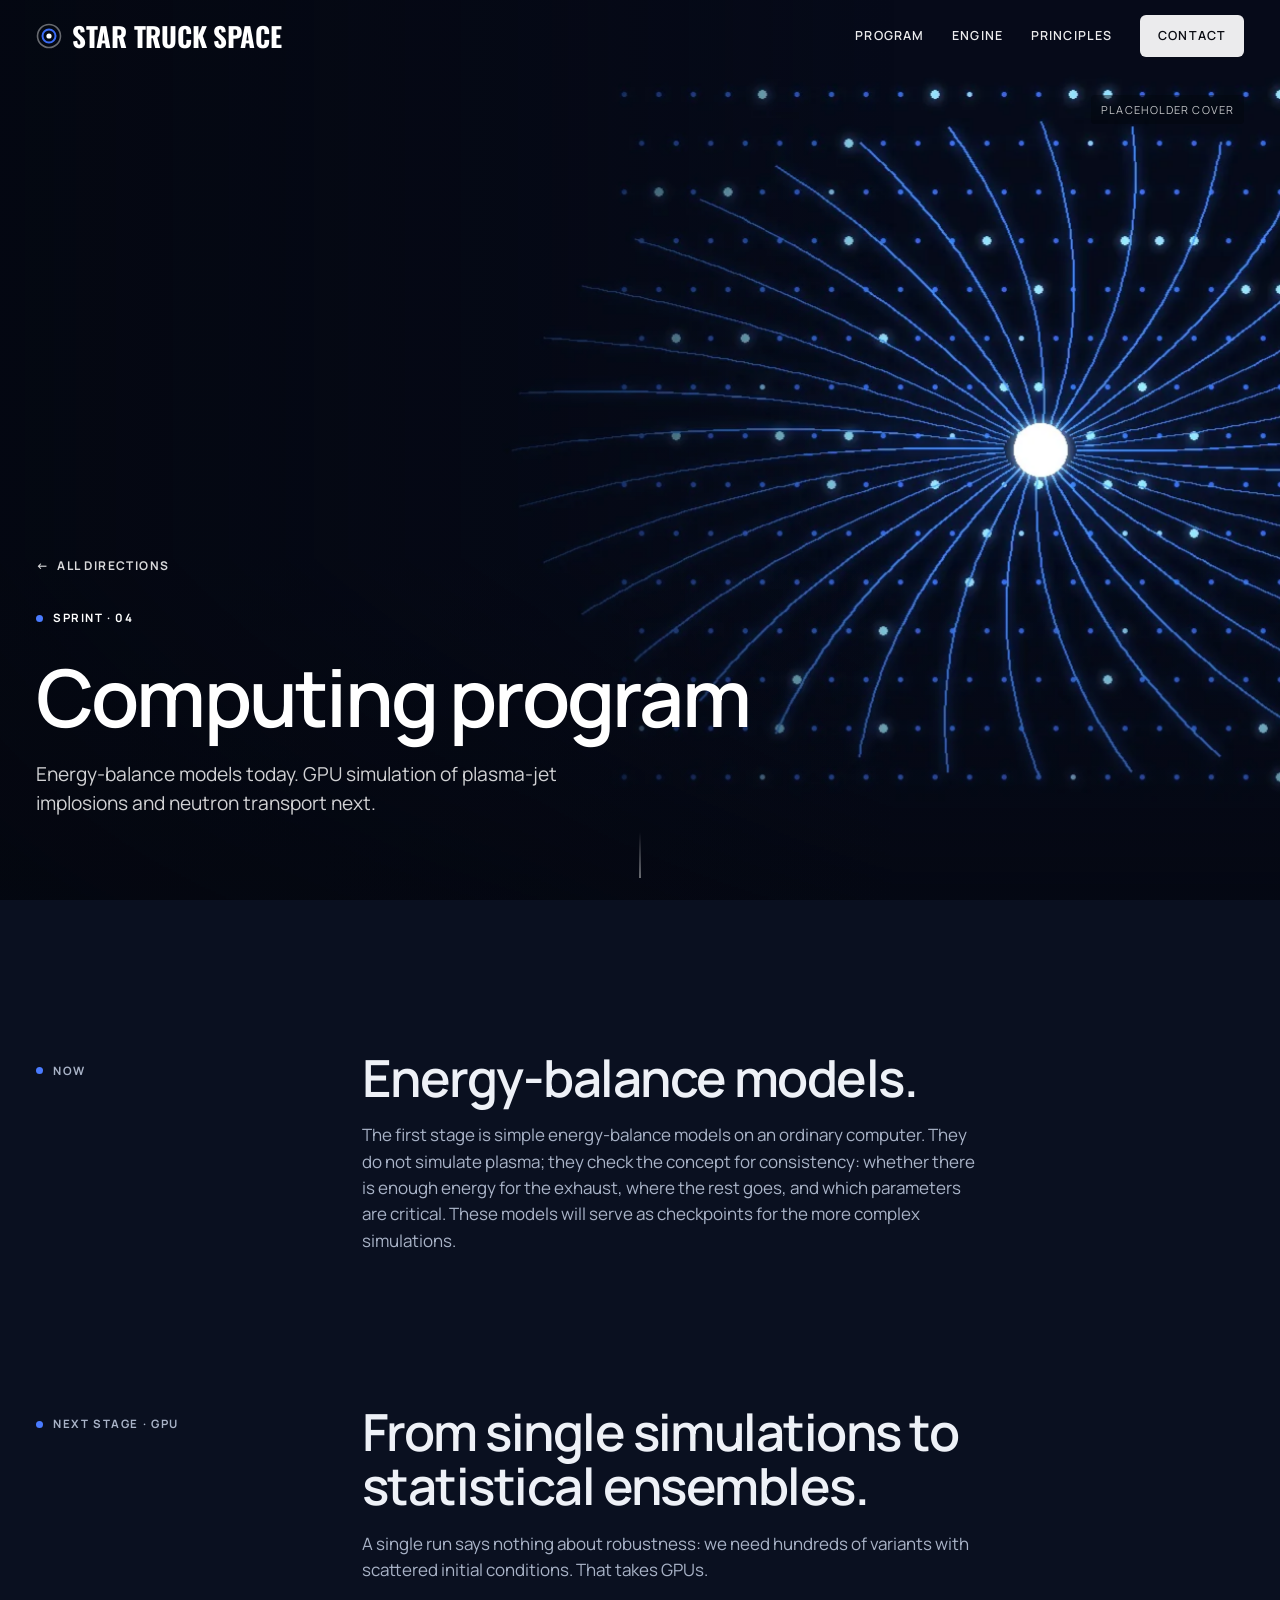
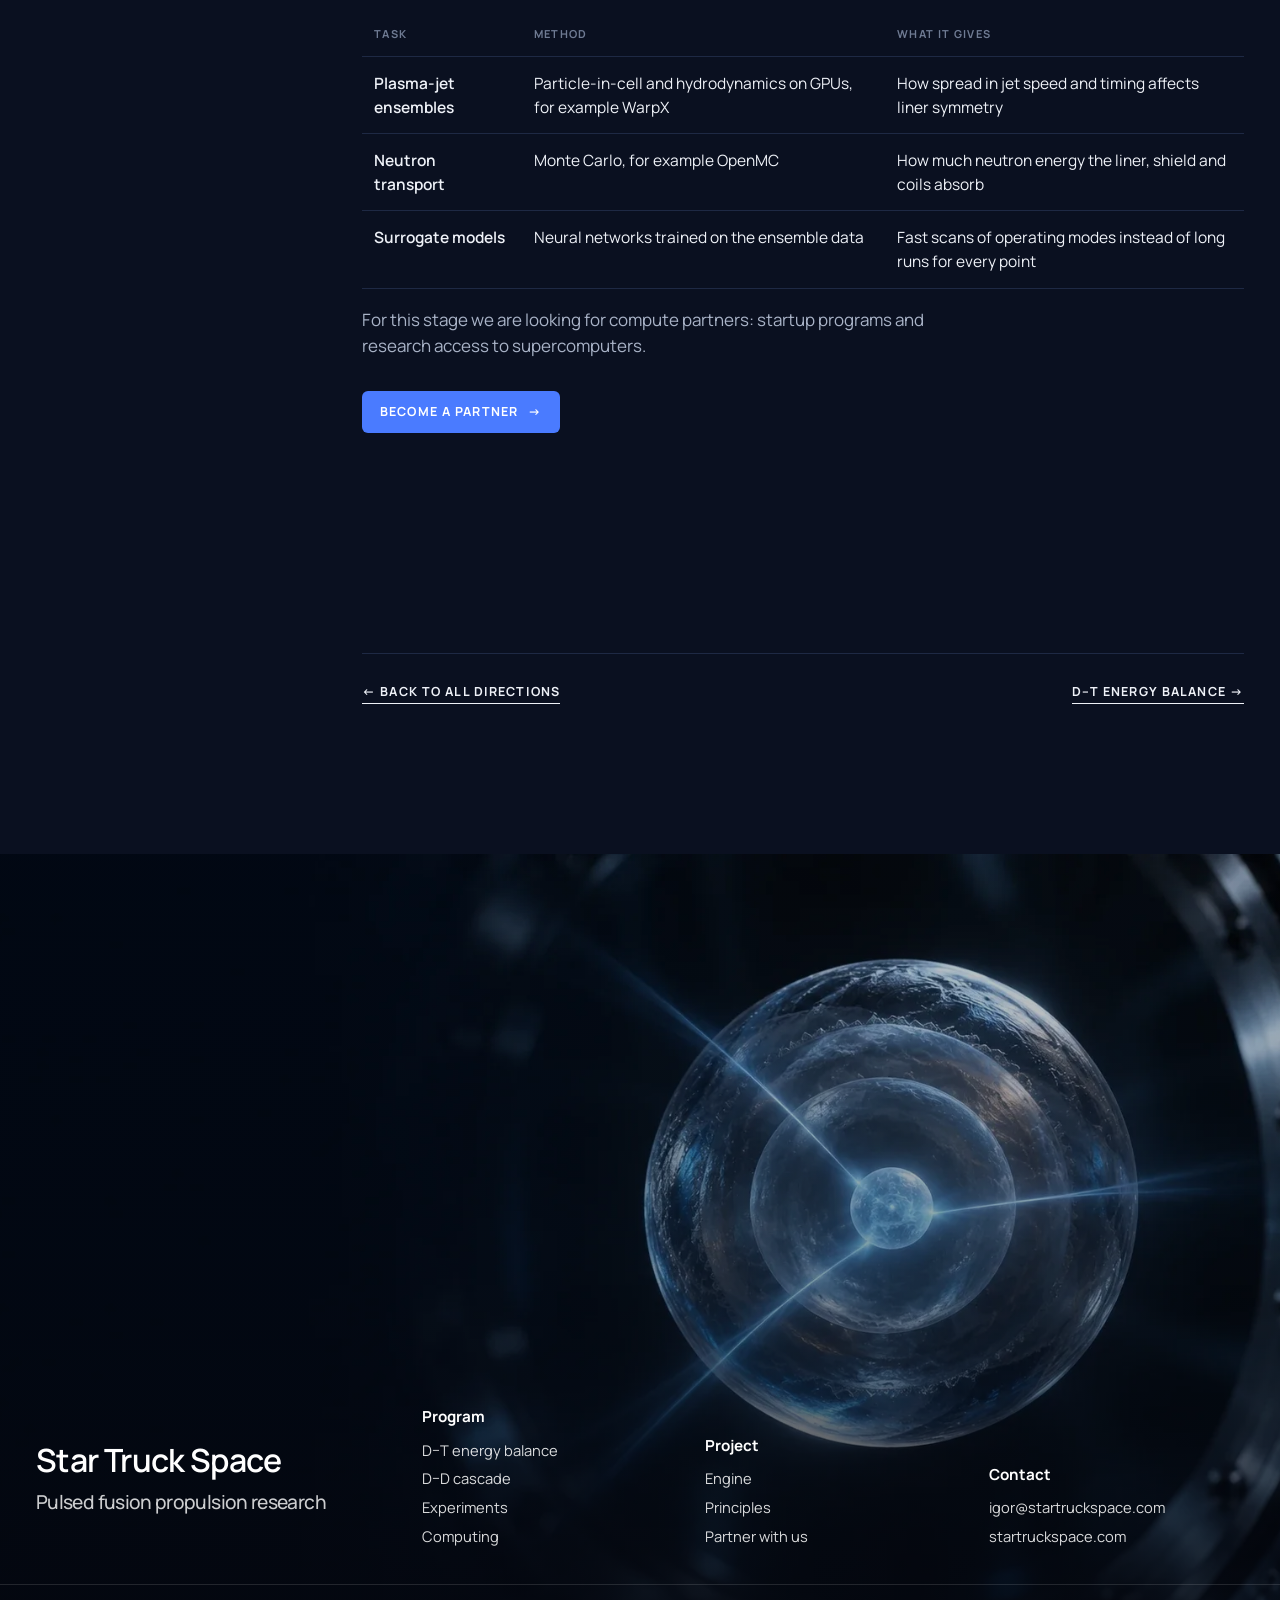
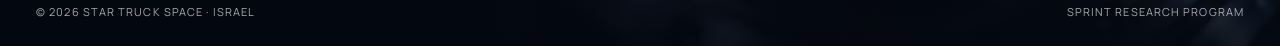
==== computing.html @ 661deca9 "Add files via upload" ====
<!doctype html>
<html lang="en">
<head>
<meta charset="utf-8">
<meta name="viewport" content="width=device-width, initial-scale=1">
<title>Computing program — SPRINT</title>
<meta name="description" content="Energy-balance models now, and GPU simulations of plasma-jet ensembles and neutron transport next.">
<link rel="icon" href="data:image/svg+xml,%3Csvg xmlns='http://www.w3.org/2000/svg' viewBox='0 0 26 26'%3E%3Crect width='26' height='26' rx='6' fill='%2304070F'/%3E%3Ccircle cx='13' cy='13' r='6.5' fill='none' stroke='%233B6CF6' stroke-width='2'/%3E%3Ccircle cx='13' cy='13' r='2.6' fill='white'/%3E%3C/svg%3E">
<link rel="preconnect" href="https://fonts.googleapis.com"><link rel="preconnect" href="https://fonts.gstatic.com" crossorigin><link href="https://fonts.googleapis.com/css2?family=Manrope:wght@400;500;600;700&family=Oswald:wght@600;700&display=swap" rel="stylesheet">
<link rel="stylesheet" href="assets/css/site.css">
</head>
<body>
<a class="skip" href="#main">Skip to content</a>
<header class="site-header">
  <a class="logo" href="index.html" aria-label="Star Truck Space home"><svg viewBox="0 0 26 26" aria-hidden="true"><circle cx="13" cy="13" r="11.5" fill="none" stroke="currentColor" stroke-opacity=".4" stroke-width="1.6"/><circle cx="13" cy="13" r="6.5" fill="none" stroke="#3B6CF6" stroke-width="2"/><circle cx="13" cy="13" r="2.6" fill="currentColor"/></svg>Star Truck space</a>
  <nav class="nav" aria-label="Main navigation">
    <a class="nav__link" href="index.html#program">Program</a>
    <a class="nav__link" href="index.html#engine">Engine</a>
    <a class="nav__link" href="index.html#principles">Principles</a>
    <a class="btn btn--white" href="index.html#contact">Contact</a>
  </nav>
</header>
<section class="cover" data-parallax style="--pos:50% 50%;--pos-m:72% 50%">
  <div class="cover__frame">
    <div class="cover__media"><img src="assets/img/computing.webp" alt="" fetchpriority="high"></div>
    <div class="cover__shade"></div>
  </div>
  <p class="cover__note">Placeholder cover</p>
  <div class="cover__body">
    <a class="back" href="index.html#program"><span aria-hidden="true">←</span> All directions</a>
    <p class="eyebrow">SPRINT · 04</p>
    <h1>Computing program</h1>
    <p class="sub">Energy-balance models today. GPU simulation of plasma-jet implosions and neutron transport next.</p>
  </div>
  <span class="scroll-cue" aria-hidden="true"></span>
</section>

<main id="main">
  <section class="section">
    <div class="grid">
      <p class="label">Now</p>
      <div class="prose">
        <h2 class="h2 reveal">Energy-balance models.</h2>
        <p>The first stage is simple energy-balance models on an ordinary computer. They do not simulate plasma; they check the concept for consistency: whether there is enough energy for the exhaust, where the rest goes, and which parameters are critical. These models will serve as checkpoints for the more complex simulations.</p>
      </div>
    </div>
  </section>
  <section class="section" style="padding-top:0">
    <div class="grid">
      <p class="label">Next stage · GPU</p>
      <div class="prose">
        <h2 class="h2 reveal">From single simulations to statistical ensembles.</h2>
        <p>A single run says nothing about robustness: we need hundreds of variants with scattered initial conditions. That takes GPUs.</p>
        <div class="table-wrap"><table class="table">
          <tr><th>Task</th><th>Method</th><th>What it gives</th></tr>
          <tr><td>Plasma-jet ensembles</td><td>Particle-in-cell and hydrodynamics on GPUs, for example WarpX</td><td>How spread in jet speed and timing affects liner symmetry</td></tr>
          <tr><td>Neutron transport</td><td>Monte Carlo, for example OpenMC</td><td>How much neutron energy the liner, shield and coils absorb</td></tr>
          <tr><td>Surrogate models</td><td>Neural networks trained on the ensemble data</td><td>Fast scans of operating modes instead of long runs for every point</td></tr>
        </table></div>
        <p>For this stage we are looking for compute partners: startup programs and research access to supercomputers.</p>
        <div class="actions"><a class="btn btn--dark" href="index.html#contact">Become a partner <span class="arr" aria-hidden="true">→</span></a></div>
      </div>
    </div>
  </section>

  <section class="section" style="padding-top:0"><div class="grid"><span></span><div><div class="next"><a class="link" href="index.html#program">← Back to all directions</a><a class="link" href="dt.html">D–T energy balance →</a></div></div></div></section>
</main>
<footer class="footer">
  <div class="footer__media" aria-hidden="true"><img src="assets/img/dd.webp" alt="" loading="lazy"></div>
  <div class="footer__inner">
    <p class="footer__claim">Star Truck Space<br><span style="font-size:.6em;font-weight:500;opacity:.8">Pulsed fusion propulsion research</span></p>
    <div><h4>Program</h4><ul><li><a href="dt.html">D–T energy balance</a></li><li><a href="dd.html">D–D cascade</a></li><li><a href="experiments.html">Experiments</a></li><li><a href="computing.html">Computing</a></li></ul></div>
    <div><h4>Project</h4><ul><li><a href="index.html#engine">Engine</a></li><li><a href="index.html#principles">Principles</a></li><li><a href="index.html#contact">Partner with us</a></li></ul></div>
    <div><h4>Contact</h4><ul><li><a href="mailto:igor@startruckspace.com">igor@startruckspace.com</a></li><li><a href="https://startruckspace.com">startruckspace.com</a></li></ul></div>
  </div>
  <div class="footer__base"><span>© 2026 Star Truck Space · Israel</span><span>SPRINT research program</span></div>
</footer>
<script src="assets/js/site.js"></script>
</body>
</html>
---- assets/css/site.css ----
/* Star Truck Space — SPRINT. Dark covers, light lists, blue accent. */
:root{
  --paper:#0A1020; --paper-2:#111A30; --ink:#EEF1F7; --ink-2:#A9B3C7; --muted:#6F7B93;
  --line:#1E2944; --blue:#4A7BFF; --lav-1:#0A1020; --lav-2:#14245A; --dark:#0B0D12;
  --night:#04070F; --white:#FFFFFF;
  --head-h:72px; --pad:clamp(18px,3.4vw,36px);
  --display:"Manrope","Helvetica Neue",Arial,sans-serif;
  --logo:"Oswald","Arial Narrow","Helvetica Neue",Arial,sans-serif;
}
*,*::before,*::after{box-sizing:border-box}
html{scroll-behavior:smooth}
body{margin:0;background:var(--paper);color:var(--ink);font-family:var(--display);font-size:17px;line-height:1.55;-webkit-font-smoothing:antialiased;text-rendering:optimizeLegibility}
img{display:block;max-width:100%}
a{color:inherit}
:focus-visible{outline:2px solid var(--blue);outline-offset:3px;border-radius:4px}
.skip{position:absolute;left:-9999px;top:8px;z-index:100;background:var(--white);color:var(--dark);padding:10px 14px;border-radius:6px}
.skip:focus{left:8px}

/* ---------- шапка ---------- */
.site-header{position:fixed;inset:0 0 auto;z-index:50;height:var(--head-h);display:flex;align-items:center;justify-content:space-between;gap:24px;padding:0 var(--pad);color:var(--white);transition:background .35s,color .35s,box-shadow .35s}
.site-header.is-light{background:rgba(10,16,32,.82);backdrop-filter:blur(14px);-webkit-backdrop-filter:blur(14px);color:var(--white);box-shadow:0 1px 0 rgba(255,255,255,.06)}
.logo{display:flex;align-items:center;gap:10px;text-decoration:none;font-family:var(--logo);font-weight:700;font-size:27px;letter-spacing:-.01em;line-height:1;text-transform:uppercase;white-space:nowrap}
.logo svg{width:26px;height:26px;flex:none}
.logo small{font-family:var(--display);font-size:10px;font-weight:600;letter-spacing:.14em;opacity:.65;margin-left:2px;align-self:flex-start;margin-top:2px}
.nav{display:flex;align-items:center;gap:28px}
.nav a{text-decoration:none;font-size:12.5px;font-weight:600;letter-spacing:.09em;text-transform:uppercase;opacity:.92}
.nav a:hover{opacity:1;text-decoration:underline;text-underline-offset:5px}
.btn{display:inline-flex;align-items:center;gap:10px;padding:11px 18px;border-radius:6px;font-size:12.5px;font-weight:700;letter-spacing:.09em;text-transform:uppercase;text-decoration:none;border:0;cursor:pointer;transition:background .25s,color .25s,transform .25s}
.btn--white{background:var(--white);color:var(--dark)}
.site-header.is-light .btn--white{background:var(--blue);color:var(--white)}
.btn--dark{background:var(--blue);color:var(--white)}
.btn--ghost{background:rgba(255,255,255,.14);color:var(--white);backdrop-filter:blur(6px);border:1px solid rgba(255,255,255,.3)}
.btn:hover{transform:translateY(-1px)}
.btn .arr{transition:transform .25s}
.btn:hover .arr{transform:translateX(3px)}
@media (max-width:860px){.nav .nav__link{display:none}.logo{font-size:22px}}

/* ---------- обложка ---------- */
.cover{position:relative;height:100vh;height:100svh;min-height:560px;overflow:hidden;background:var(--paper);color:var(--white);isolation:isolate}
.cover__frame{position:absolute;inset:0;overflow:hidden;clip-path:inset(0 calc(var(--shrink,0)*var(--pad)) calc(var(--shrink,0)*var(--pad)) calc(var(--shrink,0)*var(--pad)) round 0 0 calc(var(--shrink,0)*16px) calc(var(--shrink,0)*16px));background:var(--night);will-change:clip-path}
.cover__media{position:absolute;inset:-28px -36px;will-change:transform;transform:translate3d(0,0,0)}
.cover__media img{width:100%;height:100%;object-fit:cover;object-position:var(--pos,50% 50%);transform:scale(calc(1 + var(--shrink,0)*.06));transform-origin:50% 40%}
.cover__shade{position:absolute;inset:0;pointer-events:none;background:linear-gradient(90deg,rgba(4,7,15,.72) 0%,rgba(4,7,15,.35) 42%,rgba(4,7,15,0) 70%),linear-gradient(0deg,rgba(4,7,15,.55) 0%,rgba(4,7,15,0) 38%)}
.cover__body{opacity:calc(1 - var(--shrink,0)*1.5);position:absolute;left:var(--pad);right:var(--pad);bottom:clamp(40px,9vh,96px);max-width:960px;z-index:2}
.eyebrow{display:inline-flex;align-items:center;gap:10px;font-size:11.5px;font-weight:700;letter-spacing:.14em;text-transform:uppercase}
.eyebrow::before{content:"";width:7px;height:7px;border-radius:50%;background:var(--blue);flex:none}
.cover h1{margin:18px 0 0;font-family:var(--display);font-weight:600;font-size:clamp(2.4rem,6.2vw,5.6rem);line-height:1.02;letter-spacing:-.035em;max-width:14ch}
.cover .sub{margin:22px 0 0;font-size:clamp(1rem,1.5vw,1.2rem);max-width:46ch;color:rgba(255,255,255,.82)}
.cover__meta{position:absolute;right:var(--pad);bottom:clamp(40px,9vh,96px);z-index:2;font-size:11.5px;letter-spacing:.12em;text-transform:uppercase;color:rgba(255,255,255,.7);text-align:right}
.cover__note{position:absolute;right:var(--pad);top:calc(var(--head-h) + 12px);z-index:2;font-size:11px;letter-spacing:.1em;text-transform:uppercase;color:rgba(255,255,255,.75);background:rgba(4,7,15,.45);padding:6px 10px;border-radius:4px}
.back{display:flex;width:fit-content;align-items:center;gap:8px;margin-bottom:22px;font-size:12px;font-weight:700;letter-spacing:.12em;text-transform:uppercase;text-decoration:none;color:rgba(255,255,255,.85)}
.back:hover{color:var(--white)}
.scroll-cue{position:absolute;left:50%;bottom:22px;z-index:2;width:1px;height:46px;background:linear-gradient(rgba(255,255,255,0),rgba(255,255,255,.8));transform:translateX(-50%)}
@media (max-width:760px){
  .cover__media img{object-position:var(--pos-m,var(--pos,50% 50%))}
  .cover__shade{background:linear-gradient(0deg,rgba(4,7,15,.86) 0%,rgba(4,7,15,.4) 45%,rgba(4,7,15,.1) 75%)}
  .cover__meta{display:none}
}

/* ---------- сетка разделов (как Open Roles) ---------- */
.section{padding:clamp(80px,12vw,150px) var(--pad)}
.grid{display:grid;grid-template-columns:minmax(160px,1fr) 3fr;gap:32px}
.label{font-size:11.5px;font-weight:700;letter-spacing:.14em;text-transform:uppercase;color:var(--ink-2);display:flex;align-items:center;gap:10px;height:fit-content;position:sticky;top:calc(var(--head-h) + 24px)}
.label::before{content:"";width:7px;height:7px;border-radius:50%;background:var(--blue);flex:none}
.h2{margin:0;font-weight:600;font-size:clamp(2rem,4vw,3.3rem);line-height:1.06;letter-spacing:-.03em;max-width:20ch}
.lead{margin:20px 0 0;font-size:1.06rem;color:var(--ink-2);max-width:56ch}
@media (max-width:760px){.grid{grid-template-columns:1fr;gap:20px}.label{position:static}}

/* список направлений */
.rows{list-style:none;margin:48px 0 0;padding:0;border-top:1px solid var(--line)}
.row{border-bottom:1px solid var(--line)}
.row a{display:grid;grid-template-columns:48px 1fr auto;align-items:center;gap:20px;padding:30px 0;text-decoration:none;transition:padding .35s}
.row__n{font-size:12px;color:var(--muted);letter-spacing:.08em}
.row__t{font-size:clamp(1.3rem,2.3vw,1.85rem);font-weight:600;letter-spacing:-.02em;line-height:1.15}
.row__s{display:block;margin-top:6px;font-size:.97rem;color:var(--ink-2);font-weight:500;letter-spacing:0}
.row__tag{display:block;margin-top:10px;font-size:11px;font-weight:700;letter-spacing:.12em;text-transform:uppercase;color:var(--muted)}
.row__more{display:inline-flex;align-items:center;gap:8px;padding:10px 16px;border-radius:6px;background:var(--paper-2);box-shadow:inset 0 0 0 1px var(--line);font-size:12px;font-weight:700;letter-spacing:.1em;text-transform:uppercase;white-space:nowrap;transition:background .25s,color .25s}
.row a:hover .row__more,.row a:focus-visible .row__more{background:var(--blue);color:var(--white)}
.row a:hover{padding-left:10px}
@media (max-width:640px){.row a{grid-template-columns:1fr;gap:12px}.row__n{display:none}}

/* превью-изображение у курсора */
.preview{position:fixed;left:0;top:0;width:300px;height:190px;border-radius:10px;overflow:hidden;pointer-events:none;z-index:40;opacity:0;transform:translate3d(-50%,-50%,0) scale(.85);transition:opacity .3s,transform .3s;box-shadow:0 20px 50px rgba(4,7,15,.28)}
.preview.on{opacity:1}
.preview img{position:absolute;inset:0;width:100%;height:100%;object-fit:cover;opacity:0;transform:scale(1.08);transition:opacity .45s,transform .9s}
.preview img.on{opacity:1;transform:scale(1)}

/* ---------- двигатель ---------- */
.engine{padding:0 var(--pad) clamp(80px,12vw,150px)}
.engine__card{position:relative;margin:0 auto;width:calc(100% - var(--inset,0)*2*16%);border-radius:14px;overflow:hidden;aspect-ratio:16/8.4;background:var(--night);min-height:340px}
.engine__card img{position:absolute;inset:0;width:100%;height:100%;object-fit:cover;object-position:50% 45%;transform:scale(calc(1.12 - var(--grow,0)*.12))}
.engine__card figcaption{position:absolute;left:24px;bottom:20px;color:rgba(255,255,255,.8);font-size:11px;letter-spacing:.12em;text-transform:uppercase}
.engine__body{margin-top:clamp(48px,7vw,80px)}
.switch{display:inline-flex;margin-top:30px;padding:4px;border-radius:8px;background:var(--paper-2)}
.switch button{border:0;background:transparent;font:inherit;font-size:13px;font-weight:700;letter-spacing:.08em;padding:10px 18px;border-radius:6px;cursor:pointer;color:var(--ink-2)}
.switch button[aria-pressed="true"]{background:var(--blue);color:var(--white)}
.stats{display:grid;grid-template-columns:repeat(4,1fr);gap:1px;background:var(--line);border:1px solid var(--line);border-radius:10px;overflow:hidden;margin-top:24px}
.stat{background:var(--paper);padding:24px 22px;min-height:150px}
.stat b{display:block;font-size:clamp(1.6rem,2.8vw,2.3rem);font-weight:600;letter-spacing:-.03em;line-height:1.05}
.stat span{display:block;margin-top:10px;font-size:.9rem;color:var(--ink-2)}
.stat em{display:block;margin-top:8px;font-style:normal;font-size:11px;font-weight:700;letter-spacing:.1em;text-transform:uppercase;color:var(--blue)}
@media (max-width:900px){.stats{grid-template-columns:1fr 1fr}}
@media (max-width:480px){.stats{grid-template-columns:1fr}}
.notes{margin:24px 0 0;padding:0;list-style:none;display:grid;gap:10px}
.notes li{position:relative;padding-left:20px;color:var(--ink-2);font-size:.97rem}
.notes li::before{content:"";position:absolute;left:0;top:.62em;width:8px;height:2px;background:var(--blue)}
.actions{display:flex;flex-wrap:wrap;gap:12px;margin-top:32px;align-items:center}
.link{font-size:12.5px;font-weight:700;letter-spacing:.09em;text-transform:uppercase;text-decoration:none;border-bottom:1px solid currentColor;padding-bottom:2px}
.link:hover{color:var(--blue)}

/* ---------- Values ---------- */
.values{background:linear-gradient(180deg,var(--lav-1) 0%,var(--lav-2) 32%,var(--lav-2) 100%);padding:clamp(100px,14vw,180px) var(--pad) clamp(80px,12vw,150px)}
.values .h2{max-width:22ch}
.cards{display:grid;grid-template-columns:1.75fr 1fr 1fr 1fr;gap:18px;margin-top:56px;align-items:start}
.card{background:var(--paper);border-radius:8px;padding:22px;min-height:250px;display:flex;flex-direction:column;justify-content:space-between;gap:24px}
.card:first-child{min-height:440px}
.card h3{margin:0;font-size:1.35rem;font-weight:600;letter-spacing:-.02em;line-height:1.15}
.card p{margin:0;color:var(--ink-2);font-size:.97rem}
@media (max-width:1000px){.cards{grid-template-columns:1fr 1fr}.card:first-child{min-height:300px}}
@media (max-width:560px){.cards{grid-template-columns:1fr}.card,.card:first-child{min-height:0}}

/* ---------- Life (нумерованные строки) ---------- */
.life{display:grid;grid-template-columns:1fr 1.15fr;gap:40px;padding:clamp(80px,12vw,150px) var(--pad)}
.life .h2{font-size:clamp(1.8rem,3vw,2.5rem);max-width:19ch;margin-top:22px}
.life__rows{display:grid;gap:14px}
.life__row{display:grid;grid-template-columns:44px 1fr 1.2fr;gap:18px;background:var(--paper-2);border-radius:8px;padding:24px}
.life__row small{font-size:11px;color:var(--muted);padding-top:6px}
.life__row h3{margin:0;font-size:1.2rem;font-weight:600;letter-spacing:-.015em;line-height:1.2}
.life__row p{margin:0;color:var(--ink-2);font-size:.95rem}
@media (max-width:900px){.life{grid-template-columns:1fr}.life__row{grid-template-columns:36px 1fr}.life__row p{grid-column:2}}

/* ---------- контент подстраниц ---------- */
.prose p{margin:18px 0 0;max-width:62ch;color:var(--ink-2)}
.prose h3{margin:40px 0 0;font-size:1.35rem;font-weight:600;letter-spacing:-.02em}
.facts{margin-top:40px}
.table{width:100%;border-collapse:collapse;margin-top:28px;font-size:.97rem}
.table th,.table td{text-align:left;padding:14px 12px;border-bottom:1px solid var(--line);vertical-align:top}
.table th{font-size:11px;font-weight:700;letter-spacing:.12em;text-transform:uppercase;color:var(--muted)}
.table td:first-child{font-weight:600}
.table-wrap{overflow-x:auto}
.formula{margin-top:24px;padding:18px 20px;border-radius:8px;background:var(--paper-2);font-family:ui-monospace,Menlo,Consolas,monospace;font-size:.95rem;overflow-x:auto}
.calc{margin-top:28px;display:grid;grid-template-columns:1fr 1fr;gap:28px;padding:28px;border-radius:10px;background:var(--white);box-shadow:0 1px 3px rgba(0,0,0,.06)}
.calc label{display:block;font-size:.9rem;font-weight:600;margin-bottom:18px}
.calc output{float:right;font-weight:700;color:var(--blue)}
.calc input[type=range]{width:100%;margin-top:8px;accent-color:var(--blue)}
.gauge{height:14px;border-radius:7px;background:var(--paper-2);overflow:hidden;position:relative;margin-top:10px}
.gauge i{position:absolute;inset:0 auto 0 0;background:var(--blue);border-radius:7px;transition:width .3s}
.gauge b{position:absolute;top:-4px;bottom:-4px;width:2px;background:var(--ink)}
.verdict{margin-top:18px;font-size:1.05rem;font-weight:600}
.verdict.bad{color:#B4401A}.verdict.ok{color:#1F7A45}
@media (max-width:760px){.calc{grid-template-columns:1fr;padding:20px}}
.assume{display:inline-block;margin-left:6px;font-size:11px;font-weight:700;letter-spacing:.08em;text-transform:uppercase;color:var(--blue);vertical-align:middle}
.next{display:flex;justify-content:space-between;gap:18px;flex-wrap:wrap;border-top:1px solid var(--line);margin-top:70px;padding-top:28px}

/* ---------- подвал ---------- */
.footer{position:relative;min-height:88vh;color:var(--white);overflow:hidden;display:flex;flex-direction:column;justify-content:flex-end;background:var(--night)}
.footer__media{position:absolute;inset:0}
.footer__media img{width:100%;height:100%;object-fit:cover;object-position:70% 50%;opacity:.95}
.footer__media::after{content:"";position:absolute;inset:0;background:linear-gradient(0deg,rgba(4,7,15,.92) 0%,rgba(4,7,15,.35) 45%,rgba(4,7,15,.15) 100%)}
.footer__inner{position:relative;padding:var(--pad);display:grid;grid-template-columns:1.4fr 1fr 1fr 1fr;gap:28px;align-items:end}
.footer__claim{font-size:clamp(1.4rem,2.6vw,2rem);font-weight:600;letter-spacing:-.02em;line-height:1.15;max-width:18ch}
.footer h4{margin:0 0 10px;font-size:.95rem}
.footer ul{list-style:none;margin:0;padding:0;display:grid;gap:6px;font-size:.92rem}
.footer ul a{text-decoration:none;opacity:.85}.footer ul a:hover{opacity:1;text-decoration:underline}
.footer__base{position:relative;display:flex;justify-content:space-between;gap:18px;flex-wrap:wrap;padding:18px var(--pad) 26px;font-size:11px;letter-spacing:.1em;text-transform:uppercase;color:rgba(255,255,255,.65);border-top:1px solid rgba(255,255,255,.12)}
@media (max-width:860px){.footer__inner{grid-template-columns:1fr 1fr}.footer__claim{grid-column:1/-1}}

/* ---------- появление при прокрутке ---------- */
.reveal{opacity:0;transform:translate3d(0,26px,0);transition:opacity .8s cubic-bezier(.2,.7,.2,1),transform .8s cubic-bezier(.2,.7,.2,1)}
.reveal.in{opacity:1;transform:none}
.rows .row{opacity:.25;transition:opacity .6s}
.rows .row.in{opacity:1}

@media (prefers-reduced-motion:reduce){
  html{scroll-behavior:auto}
  .reveal,.rows .row{opacity:1;transform:none;transition:none}
  .cover__frame{clip-path:none}
  .cover__media img,.engine__card img{transform:none}
  .preview{display:none}
  .btn,.row a{transition:none}
}
.founder{display:grid;grid-template-columns:140px 1fr;gap:32px;align-items:start}
@media (max-width:560px){.founder{grid-template-columns:1fr;gap:18px}}
.stat b{font-size:clamp(1.3rem,2.2vw,1.8rem)}
@media (max-width:420px){.logo{font-size:18px;gap:8px}.logo svg{width:22px;height:22px}.site-header .btn{padding:9px 12px;font-size:11.5px}}

/* dark theme accents */
#program{background:radial-gradient(120% 70% at 85% 0%,rgba(74,123,255,.12),transparent 60%)}
.engine{background:linear-gradient(180deg,transparent,rgba(20,36,90,.25))}
.values{background:linear-gradient(180deg,var(--paper) 0%,#10204F 35%,#0E1B44 100%)}
.card{background:rgba(10,16,32,.72);border:1px solid rgba(255,255,255,.06)}
.life{background:var(--paper-2)}
.life__row{background:var(--paper)}
#contact{background:radial-gradient(90% 80% at 15% 100%,rgba(74,123,255,.16),transparent 60%)}
.stat em{color:#7FA2FF}
.prose a:not(.btn):not(.link),.notes a,.lead a{color:#8FB0FF}
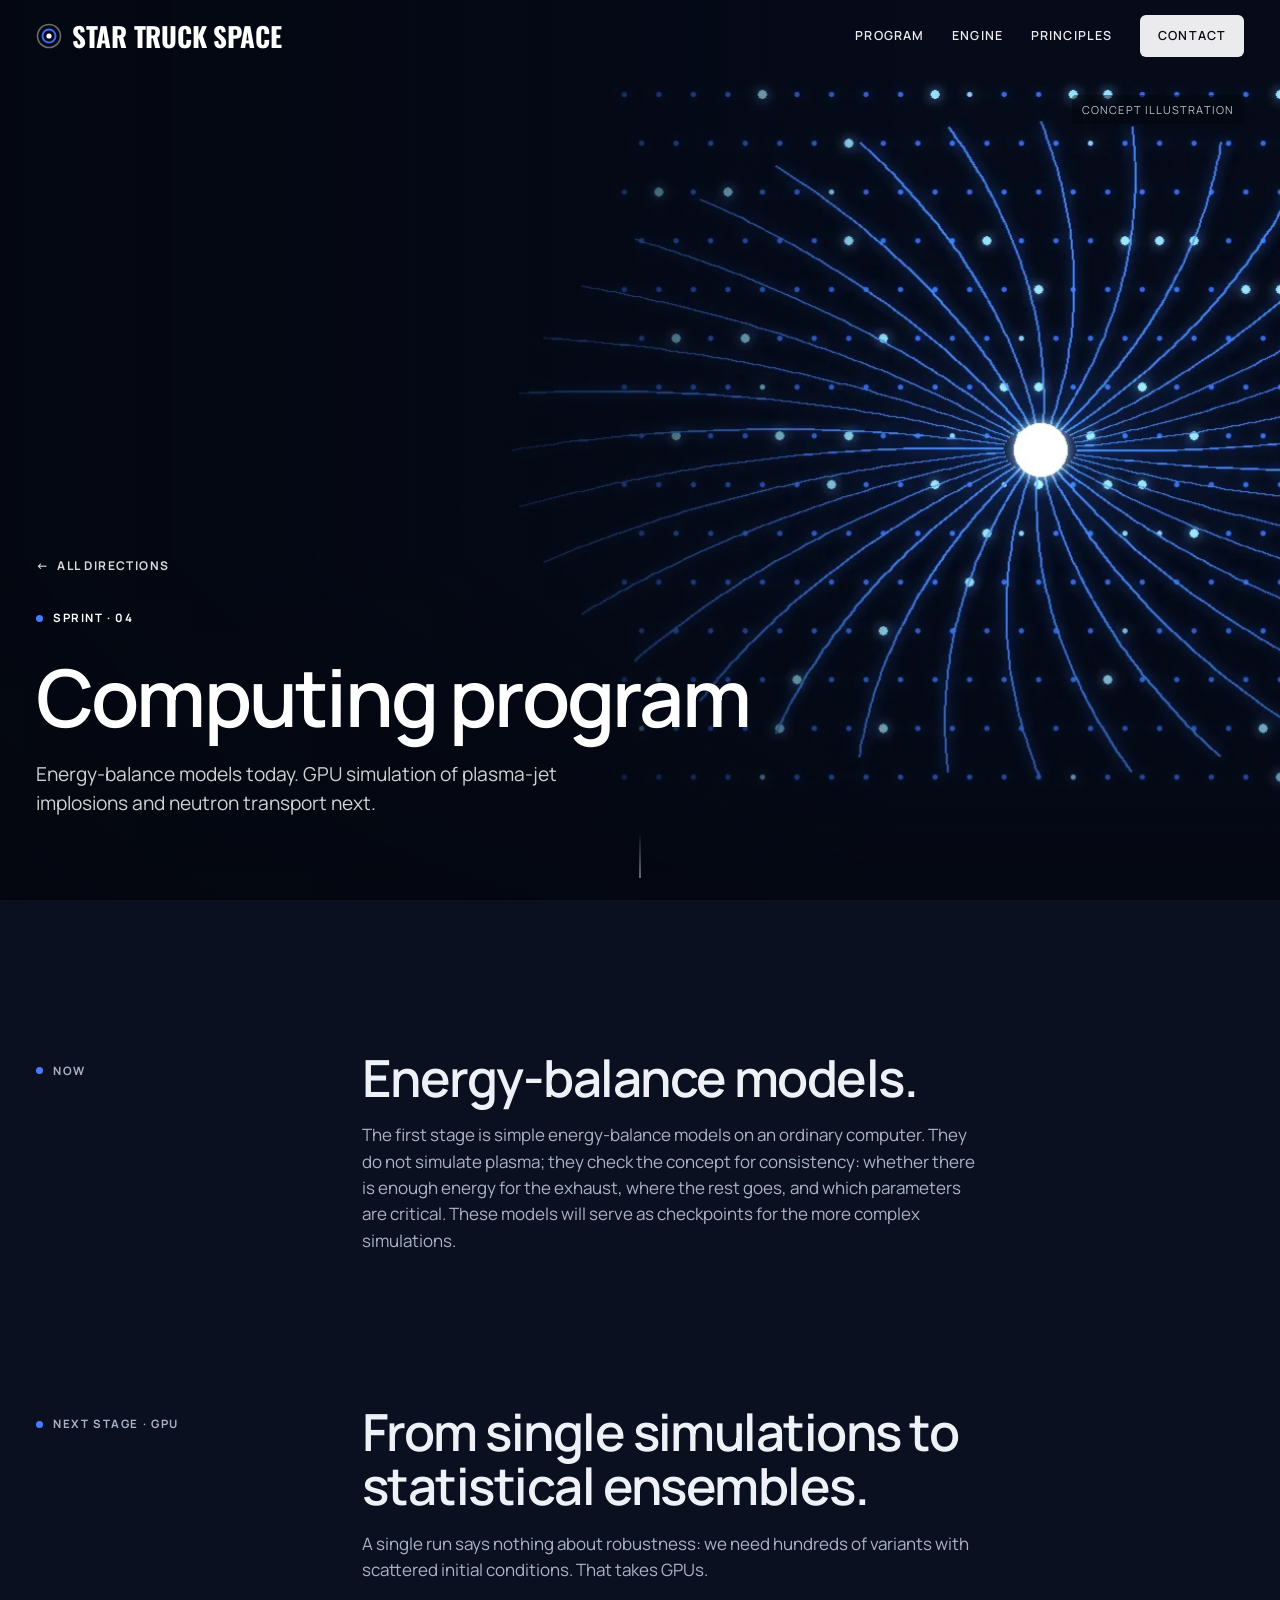
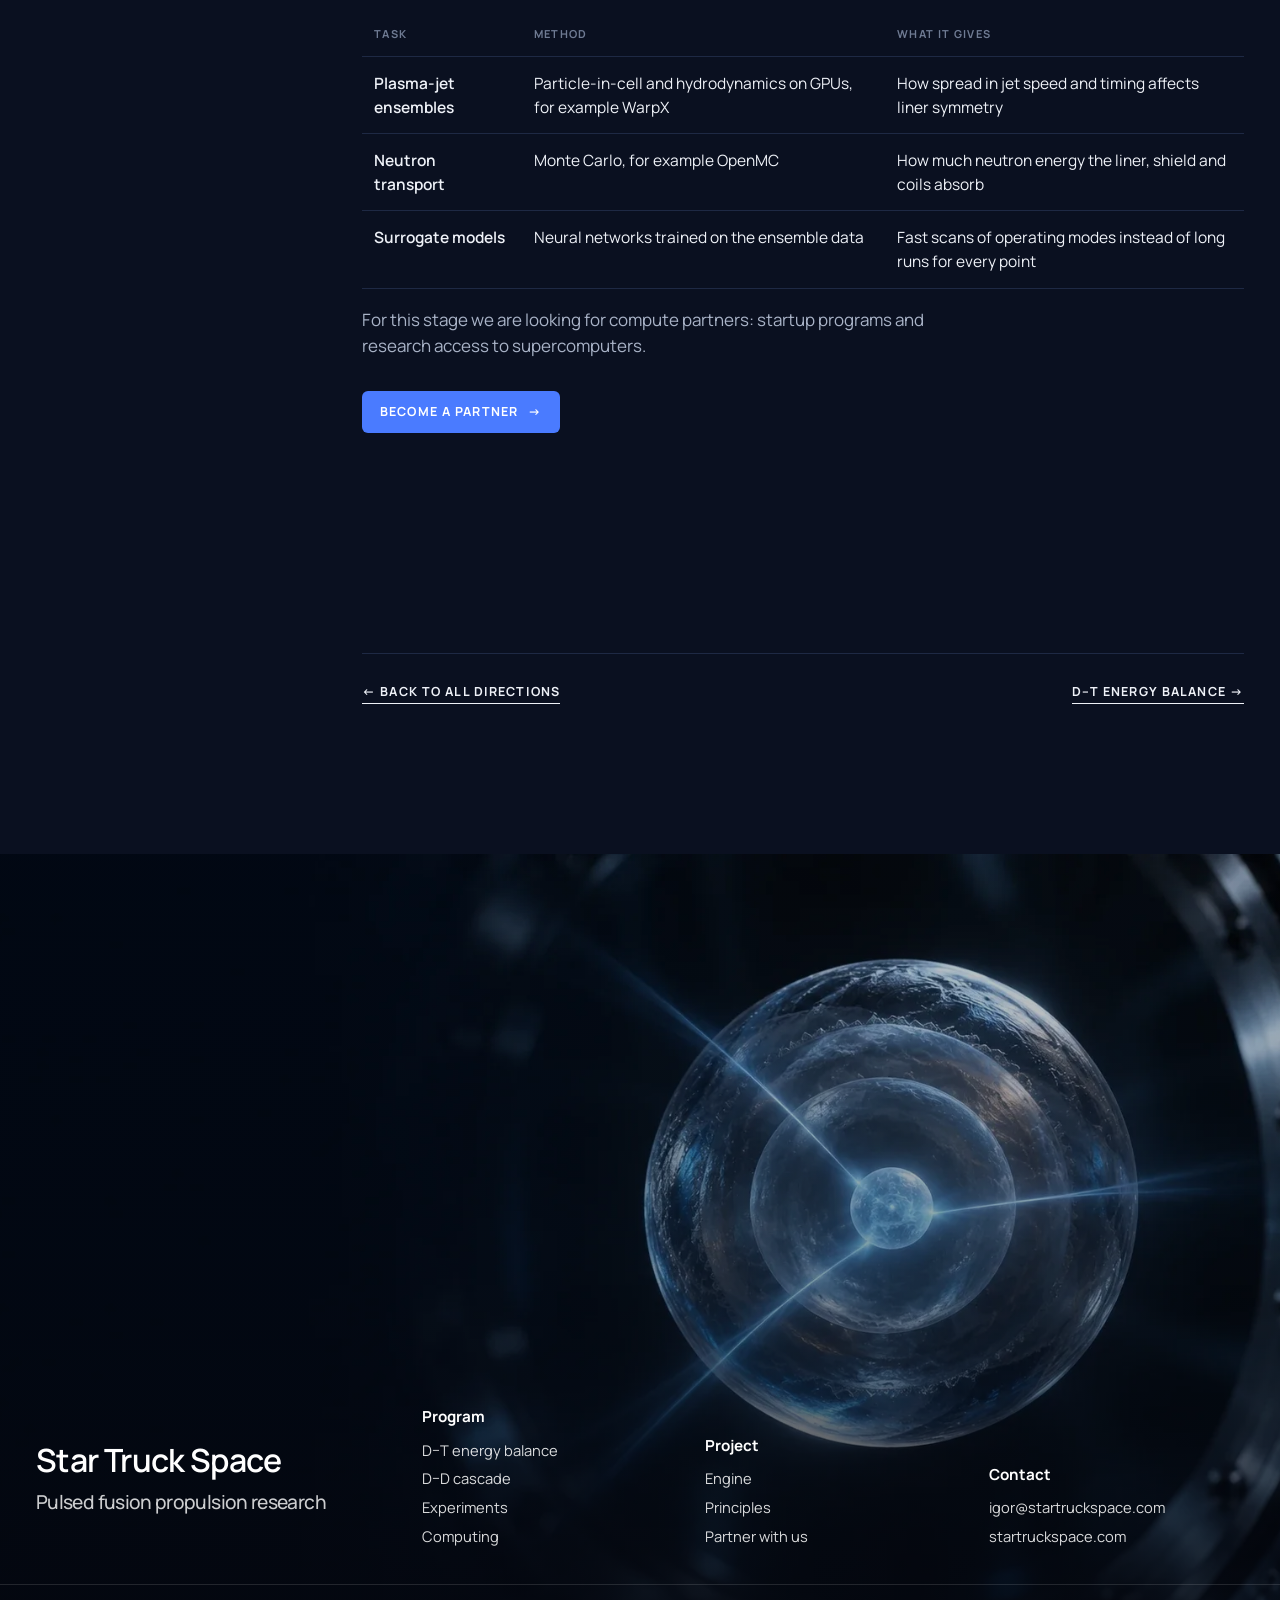
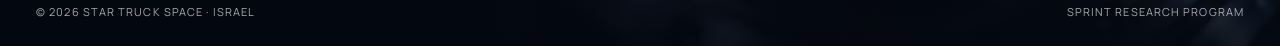
==== commit 3e282b7b: "Update cover note text in computing.html" ====
--- a/computing.html
+++ b/computing.html
@@ -25,7 +25,7 @@
     <div class="cover__media"><img src="assets/img/computing.webp" alt="" fetchpriority="high"></div>
     <div class="cover__shade"></div>
   </div>
-  <p class="cover__note">Placeholder cover</p>
+  <p class="cover__note">Concept illustration</p>
   <div class="cover__body">
     <a class="back" href="index.html#program"><span aria-hidden="true">←</span> All directions</a>
     <p class="eyebrow">SPRINT · 04</p>
